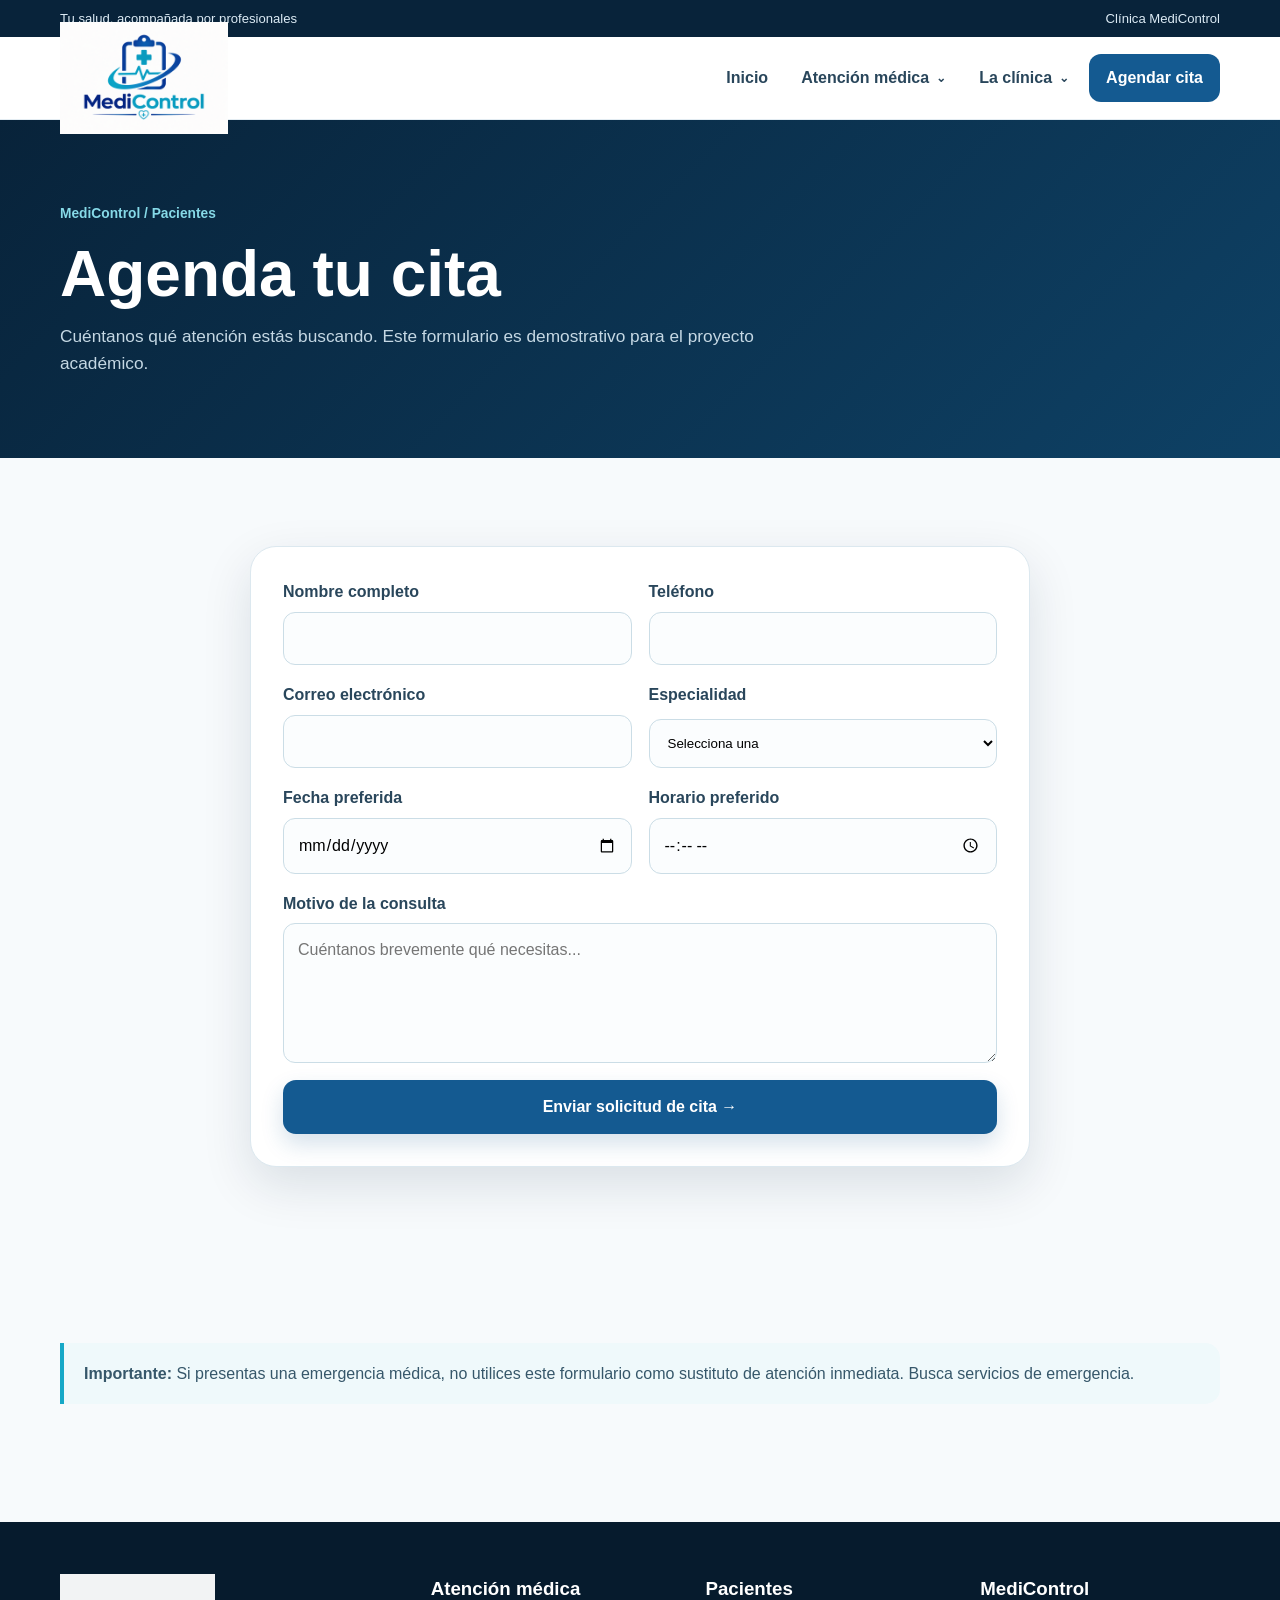
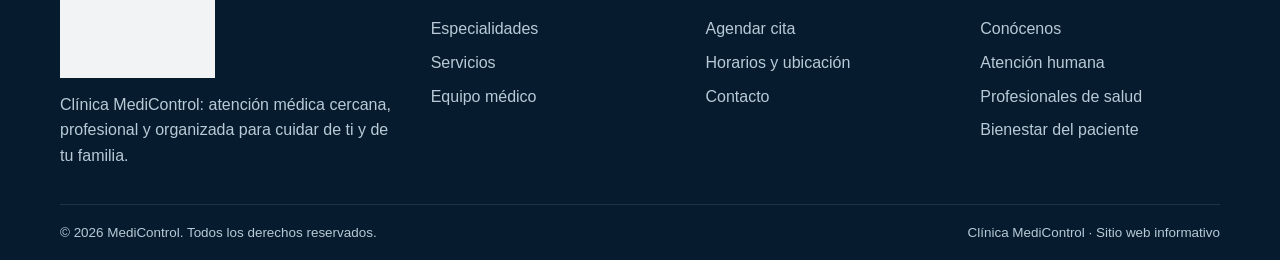
==== citas.html @ d0811e7a "Cambio de propósito: sitio web de Clínica MediControl" ====
<!doctype html>
<html lang="es">
<head>
<meta charset="utf-8">
<meta name="viewport" content="width=device-width,initial-scale=1">
<title>Agendar cita | MediControl</title>
<meta name="description" content="Solicita una cita en Clínica MediControl.">
<link rel="stylesheet" href="assets/styles.css">
</head>
<body>

<header>
  <div class="topbar"><div class="container"><span>Tu salud, acompañada por profesionales</span><span>Clínica MediControl</span></div></div>
  <nav class="navbar">
    <div class="container nav-inner">
      <a class="brand" href="index.html" aria-label="MediControl inicio"><img src="assets/logo.png" alt="MediControl"></a>
      <button class="menu-toggle" aria-label="Abrir menú" aria-expanded="false">☰</button>
      <ul class="nav-links">
        <li><a href="index.html">Inicio</a></li>
        <li class="drop">
          <button class="drop-btn">Atención médica <span class="chevron">⌄</span></button>
          <div class="dropdown">
            <a href="especialidades.html">Especialidades <small>Conoce nuestras áreas médicas</small></a>
            <a href="servicios.html">Servicios <small>Lo que puedes encontrar en la clínica</small></a>
            <a href="medicos.html">Equipo médico <small>Profesionales y especialidades</small></a>
          </div>
        </li>
        <li class="drop">
          <button class="drop-btn">La clínica <span class="chevron">⌄</span></button>
          <div class="dropdown">
            <a href="nosotros.html">Conócenos <small>Nuestra forma de atender</small></a>
            <a href="horarios.html">Horarios y ubicación <small>Cuándo y dónde encontrarnos</small></a>
          </div>
        </li>
        <li><a href="citas.html" class="nav-cta">Agendar cita</a></li>
      </ul>
    </div>
  </nav>
</header>

<main>

<section class="page-hero">
 <div class="container">
  <span class="breadcrumb">MediControl / Pacientes</span>
  <h1>Agenda tu cita</h1>
  <p>Cuéntanos qué atención estás buscando. Este formulario es demostrativo para el proyecto académico.</p>
 </div>
</section>
<section class="section">
 <div class="container">
  <div class="form-card reveal">
   <form id="appointmentForm">
    <div class="form-grid">
     <div class="field"><label for="name">Nombre completo</label><input id="name" required></div>
     <div class="field"><label for="phone">Teléfono</label><input id="phone" type="tel" required></div>
     <div class="field"><label for="email">Correo electrónico</label><input id="email" type="email" required></div>
     <div class="field"><label for="specialty">Especialidad</label><select id="specialty" required><option value="">Selecciona una</option><option>Medicina General</option><option>Pediatría</option><option>Cardiología</option><option>Dermatología</option><option>Ginecología</option></select></div>
     <div class="field"><label for="date">Fecha preferida</label><input id="date" type="date" required></div>
     <div class="field"><label for="time">Horario preferido</label><input id="time" type="time" required></div>
     <div class="field full"><label for="reason">Motivo de la consulta</label><textarea id="reason" placeholder="Cuéntanos brevemente qué necesitas..." required></textarea></div>
     <div class="field full"><button class="btn btn-primary" type="submit">Enviar solicitud de cita →</button></div>
    </div>
    <div class="notice" id="appointmentNotice"></div>
   </form>
  </div>
 </div>
</section>
<section class="section">
 <div class="container"><div class="patient-note reveal"><strong>Importante:</strong> Si presentas una emergencia médica, no utilices este formulario como sustituto de atención inmediata. Busca servicios de emergencia.</div></div>
</section>

</main>

<footer class="footer">
  <div class="container footer-main">
    <div>
      <img class="footer-logo" src="assets/logo.png" alt="MediControl">
      <p>Clínica MediControl: atención médica cercana, profesional y organizada para cuidar de ti y de tu familia.</p>
    </div>
    <div>
      <h3>Atención médica</h3>
      <ul>
        <li><a href="especialidades.html">Especialidades</a></li>
        <li><a href="servicios.html">Servicios</a></li>
        <li><a href="medicos.html">Equipo médico</a></li>
      </ul>
    </div>
    <div>
      <h3>Pacientes</h3>
      <ul>
        <li><a href="citas.html">Agendar cita</a></li>
        <li><a href="horarios.html">Horarios y ubicación</a></li>
        <li><a href="contacto.html">Contacto</a></li>
      </ul>
    </div>
    <div>
      <h3>MediControl</h3>
      <ul>
        <li><a href="nosotros.html">Conócenos</a></li>
        <li>Atención humana</li>
        <li>Profesionales de salud</li>
        <li>Bienestar del paciente</li>
      </ul>
    </div>
  </div>
  <div class="container footer-bottom">
    <span>© 2026 MediControl. Todos los derechos reservados.</span>
    <span>Clínica MediControl · Sitio web informativo</span>
  </div>
</footer>

<script src="assets/app.js"></script>
</body>
</html>
---- assets/styles.css ----
:root{
  --navy:#08233a;
  --navy-2:#0d3554;
  --blue:#145a91;
  --cyan:#16a8c7;
  --cyan-2:#22c6df;
  --ink:#102332;
  --muted:#647789;
  --light:#eef6fa;
  --white:#ffffff;
  --line:#dce8ef;
  --danger:#d84a4a;
  --shadow:0 18px 50px rgba(8,35,58,.12);
  --radius:22px;
}
*{box-sizing:border-box;margin:0;padding:0}
html{scroll-behavior:smooth}
body{
  font-family:Inter,Segoe UI,Roboto,Arial,sans-serif;
  color:var(--ink);
  background:#f7fafc;
  line-height:1.6;
}
a{text-decoration:none;color:inherit}
img{max-width:100%;display:block}
button,input,textarea{font:inherit}
.container{width:min(1160px,92%);margin:auto}
.topbar{
  background:var(--navy);
  color:#dcebf5;
  font-size:.82rem;
  padding:8px 0;
}
.topbar .container{display:flex;justify-content:space-between;gap:20px}
.navbar{
  position:sticky;top:0;z-index:1000;
  background:rgba(255,255,255,.94);
  backdrop-filter:blur(14px);
  border-bottom:1px solid rgba(220,232,239,.8);
}
.nav-inner{height:82px;display:flex;align-items:center;justify-content:space-between;gap:30px}
.brand img{width:168px;height:auto}
.nav-links{display:flex;align-items:center;gap:7px;list-style:none}
.nav-links>li>a,.drop-btn{
  display:flex;align-items:center;gap:7px;
  padding:11px 13px;border-radius:12px;
  font-weight:650;color:#29465b;
  transition:.25s ease;
}
.nav-links>li>a:hover,.drop-btn:hover{background:#edf7fa;color:var(--blue)}
.drop{position:relative}
.drop-btn{border:0;background:transparent;cursor:pointer}
.chevron{transition:transform .25s ease;font-size:.72rem}
.drop.open .chevron{transform:rotate(180deg)}
.dropdown{
  position:absolute;right:0;top:calc(100% + 12px);
  width:270px;padding:10px;
  background:#fff;border:1px solid var(--line);
  border-radius:17px;box-shadow:var(--shadow);
  opacity:0;visibility:hidden;transform:translateY(-8px) scale(.98);
  transition:.25s ease;transform-origin:top right;
}
.drop.open .dropdown{opacity:1;visibility:visible;transform:translateY(0) scale(1)}
.dropdown a{display:block;padding:12px 13px;border-radius:12px}
.dropdown a:hover{background:#eff8fb;color:var(--blue)}
.dropdown small{display:block;color:var(--muted);font-weight:400;margin-top:2px}
.nav-cta{background:var(--blue)!important;color:white!important;padding:11px 17px!important}
.nav-cta:hover{background:var(--navy)!important}
.menu-toggle{display:none;border:0;background:var(--navy);color:#fff;border-radius:12px;padding:10px 12px;cursor:pointer}
.hero{
  min-height:calc(100vh - 115px);
  display:grid;align-items:center;
  background:
    radial-gradient(circle at 82% 22%,rgba(22,168,199,.16),transparent 28%),
    linear-gradient(135deg,#f9fcfd 0%,#eef7fb 100%);
  overflow:hidden;
}
.hero-grid{display:grid;grid-template-columns:1.03fr .97fr;gap:60px;align-items:center;padding:72px 0}
.eyebrow{display:inline-flex;gap:8px;align-items:center;background:#e5f7fb;color:#087e9b;border:1px solid #c9edf4;border-radius:999px;padding:7px 12px;font-size:.82rem;font-weight:750;text-transform:uppercase;letter-spacing:.05em}
.hero h1{font-size:clamp(2.7rem,5vw,5.2rem);line-height:1.03;letter-spacing:-.055em;margin:18px 0;color:var(--navy)}
.hero h1 span{color:var(--cyan)}
.hero p.lead{font-size:1.12rem;color:#587083;max-width:650px}
.actions{display:flex;flex-wrap:wrap;gap:12px;margin-top:28px}
.btn{
  display:inline-flex;align-items:center;justify-content:center;gap:9px;
  border:1px solid transparent;border-radius:13px;padding:13px 18px;
  font-weight:750;cursor:pointer;transition:.25s ease;
}
.btn-primary{background:var(--blue);color:#fff;box-shadow:0 10px 22px rgba(20,90,145,.18)}
.btn-primary:hover{transform:translateY(-2px);background:var(--navy)}
.btn-secondary{background:#fff;color:var(--navy);border-color:#cddde6}
.btn-secondary:hover{border-color:var(--cyan);color:#087e9b;transform:translateY(-2px)}
.hero-visual{position:relative}
.hero-card{
  background:#fff;border:1px solid #dceaf0;border-radius:30px;
  box-shadow:var(--shadow);overflow:hidden;
}
.hero-photo{height:470px;object-fit:cover;width:100%}
.floating{
  position:absolute;background:#fff;border:1px solid var(--line);box-shadow:var(--shadow);
  border-radius:18px;padding:15px 17px;display:flex;gap:12px;align-items:center;
}
.float-one{left:-35px;bottom:35px}.float-two{right:-28px;top:35px}
.float-icon{width:40px;height:40px;border-radius:12px;background:#e4f7fb;color:#0785a1;display:grid;place-items:center;font-weight:900}
.section{padding:88px 0}
.section-head{display:flex;justify-content:space-between;gap:30px;align-items:end;margin-bottom:36px}
.section-head h2{font-size:clamp(2rem,4vw,3rem);line-height:1.08;color:var(--navy);letter-spacing:-.035em}
.section-head p{max-width:560px;color:var(--muted)}
.grid-3{display:grid;grid-template-columns:repeat(3,1fr);gap:20px}
.card{
  background:#fff;border:1px solid var(--line);border-radius:var(--radius);
  padding:27px;box-shadow:0 8px 30px rgba(8,35,58,.06);
  transition:.28s ease;
}
.card:hover{transform:translateY(-5px);box-shadow:var(--shadow)}
.card-icon{width:48px;height:48px;border-radius:14px;background:#e8f7fb;color:#087e9b;display:grid;place-items:center;font-size:1.2rem;font-weight:900;margin-bottom:19px}
.card h3{font-size:1.2rem;color:var(--navy);margin-bottom:8px}
.card p{color:var(--muted)}
.stats{background:var(--navy);color:#fff}
.stats-grid{display:grid;grid-template-columns:repeat(4,1fr);gap:20px}
.stat{padding:12px 0}
.stat strong{display:block;font-size:2.2rem;color:var(--cyan-2)}
.stat span{color:#b7ccda}
.image-banner{display:grid;grid-template-columns:1fr 1fr;gap:0;border-radius:28px;overflow:hidden;background:#0b2b43}
.image-banner img{height:390px;width:100%;object-fit:cover}
.image-banner .copy{padding:48px;color:#fff;display:flex;flex-direction:column;justify-content:center}
.image-banner .copy h2{font-size:2.4rem;line-height:1.1;margin-bottom:15px}
.image-banner .copy p{color:#bfd2df}
.page-hero{background:linear-gradient(135deg,#08233a,#0e4165);color:#fff;padding:80px 0}
.page-hero h1{font-size:clamp(2.5rem,5vw,4.2rem);line-height:1.05;margin:15px 0}
.page-hero p{max-width:720px;color:#c5d8e4;font-size:1.08rem}
.breadcrumb{color:#86d9e7;font-weight:700;font-size:.86rem}
.feature-layout{display:grid;grid-template-columns:.9fr 1.1fr;gap:35px;align-items:center}
.feature-image{border-radius:25px;overflow:hidden;box-shadow:var(--shadow);border:1px solid var(--line)}
.feature-image img{height:480px;width:100%;object-fit:cover}
.list{display:grid;gap:15px;margin-top:20px}
.list li{list-style:none;display:flex;gap:12px;color:#506b7d}
.check{min-width:24px;height:24px;border-radius:50%;display:grid;place-items:center;background:#def6fa;color:#087e9b;font-weight:900}
.process{display:grid;grid-template-columns:repeat(4,1fr);gap:15px}
.step{background:#fff;border:1px solid var(--line);padding:23px;border-radius:20px}
.step-number{font-weight:900;color:var(--cyan);font-size:1.5rem}
.step h3{margin:8px 0;color:var(--navy)}
.step p{color:var(--muted);font-size:.94rem}
.form-card{max-width:780px;margin:auto;background:#fff;border:1px solid var(--line);border-radius:26px;padding:32px;box-shadow:var(--shadow)}
.form-grid{display:grid;grid-template-columns:1fr 1fr;gap:17px}
.field{display:grid;gap:7px}
.field.full{grid-column:1/-1}
.field label{font-weight:700;color:#29465b}
.field input,.field textarea,.field select{width:100%;padding:13px 14px;border:1px solid #cbdde6;border-radius:12px;outline:none;background:#fbfdfe}
.field input:focus,.field textarea:focus,.field select:focus{border-color:var(--cyan);box-shadow:0 0 0 3px rgba(22,168,199,.12)}
.field textarea{min-height:140px;resize:vertical}
.notice{margin-top:15px;padding:12px 14px;border-radius:12px;background:#eaf8fb;color:#087e9b;display:none}
.footer{background:#061b2d;color:#b8cad7;margin-top:30px}
.footer-main{padding:52px 0 35px;display:grid;grid-template-columns:1.4fr 1fr 1fr 1fr;gap:35px}
.footer h3{color:#fff;margin-bottom:12px}
.footer p{max-width:360px}
.footer ul{list-style:none;display:grid;gap:8px}
.footer a:hover{color:#fff}
.footer-logo{width:155px;filter:brightness(0) invert(1);opacity:.95;margin-bottom:14px}
.footer-bottom{border-top:1px solid rgba(255,255,255,.1);padding:17px 0;display:flex;justify-content:space-between;gap:20px;font-size:.84rem}
.reveal{opacity:0;transform:translateY(18px);transition:.7s ease}
.reveal.show{opacity:1;transform:none}
@media(max-width:900px){
  .menu-toggle{display:block}
  .nav-links{position:absolute;left:4%;right:4%;top:78px;background:#fff;border:1px solid var(--line);border-radius:18px;box-shadow:var(--shadow);padding:10px;display:none;flex-direction:column;align-items:stretch}
  .nav-links.active{display:flex}
  .nav-links>li>a,.drop-btn{width:100%;justify-content:space-between}
  .dropdown{position:static;width:100%;box-shadow:none;margin-top:5px;display:none}
  .drop.open .dropdown{display:block}
  .hero-grid,.feature-layout,.image-banner{grid-template-columns:1fr}
  .hero{min-height:auto}.hero-visual{order:-1}.hero-photo{height:360px}
  .float-one{left:12px}.float-two{right:12px}
  .grid-3{grid-template-columns:1fr 1fr}.stats-grid{grid-template-columns:1fr 1fr}.process{grid-template-columns:1fr 1fr}
  .footer-main{grid-template-columns:1fr 1fr}
}
@media(max-width:600px){
  .topbar .container{display:none}.nav-inner{height:72px}
  .brand img{width:145px}.hero-grid{padding:48px 0}.hero h1{font-size:2.7rem}
  .section{padding:65px 0}.grid-3,.stats-grid,.process,.form-grid{grid-template-columns:1fr}
  .field.full{grid-column:auto}.image-banner img{height:280px}.image-banner .copy{padding:32px}
  .feature-image img{height:330px}.footer-main{grid-template-columns:1fr}.footer-bottom{flex-direction:column}
}


/* --- MediControl Clínica: components --- */
.specialty-grid{display:grid;grid-template-columns:repeat(3,1fr);gap:20px}
.specialty-card{position:relative;overflow:hidden}
.specialty-card .specialty-tag{display:inline-flex;padding:6px 10px;border-radius:999px;background:#e8f7fb;color:#087e9b;font-size:.78rem;font-weight:800;margin-bottom:15px}
.specialty-card h3{font-size:1.25rem}
.specialty-card p{margin-bottom:18px}
.specialty-link{font-weight:800;color:#087e9b}
.info-grid{display:grid;grid-template-columns:repeat(3,1fr);gap:20px}
.info-box{background:#f4f9fb;border:1px solid var(--line);border-radius:20px;padding:24px}
.info-box strong{display:block;color:var(--navy);font-size:1.05rem;margin-bottom:7px}
.doctor-card{display:grid;grid-template-columns:90px 1fr;gap:20px;align-items:center}
.doctor-avatar{width:90px;height:90px;border-radius:22px;overflow:hidden;background:#dff4f8}
.doctor-avatar img{width:100%;height:100%;object-fit:cover}
.service-list{display:grid;grid-template-columns:1fr 1fr;gap:14px}
.service-item{display:flex;gap:12px;align-items:flex-start;padding:17px;border:1px solid var(--line);border-radius:16px;background:#fff}
.service-item .check{flex:none}
.cta-strip{background:linear-gradient(135deg,#0a2f4b,#0a7891);border-radius:26px;padding:40px;color:#fff;display:flex;justify-content:space-between;gap:30px;align-items:center}
.cta-strip h2{font-size:2rem;line-height:1.1;margin-bottom:9px}
.cta-strip p{color:#d5edf2;max-width:650px}
.contact-cards{display:grid;grid-template-columns:repeat(3,1fr);gap:18px;margin-bottom:30px}
.contact-card{background:#fff;border:1px solid var(--line);border-radius:20px;padding:24px}
.contact-card .card-icon{margin-bottom:14px}
.hours{width:100%;border-collapse:collapse;background:#fff;border:1px solid var(--line);border-radius:18px;overflow:hidden}
.hours th,.hours td{padding:14px 16px;border-bottom:1px solid var(--line);text-align:left}
.hours th{color:var(--navy);background:#f2f8fa}
.hours tr:last-child td{border-bottom:0}
.patient-note{border-left:4px solid var(--cyan);background:#eff9fb;padding:18px 20px;border-radius:0 15px 15px 0;color:#36576a}
.hero-badges{display:flex;flex-wrap:wrap;gap:9px;margin-top:22px}
.hero-badge{padding:8px 12px;border-radius:999px;background:rgba(255,255,255,.1);border:1px solid rgba(255,255,255,.16);color:#e4f7fb;font-size:.84rem}
@media(max-width:900px){.specialty-grid,.info-grid,.contact-cards{grid-template-columns:1fr 1fr}.service-list{grid-template-columns:1fr}.cta-strip{flex-direction:column;align-items:flex-start}}
@media(max-width:600px){.specialty-grid,.info-grid,.contact-cards{grid-template-columns:1fr}.doctor-card{grid-template-columns:1fr}.doctor-avatar{width:76px;height:76px}}
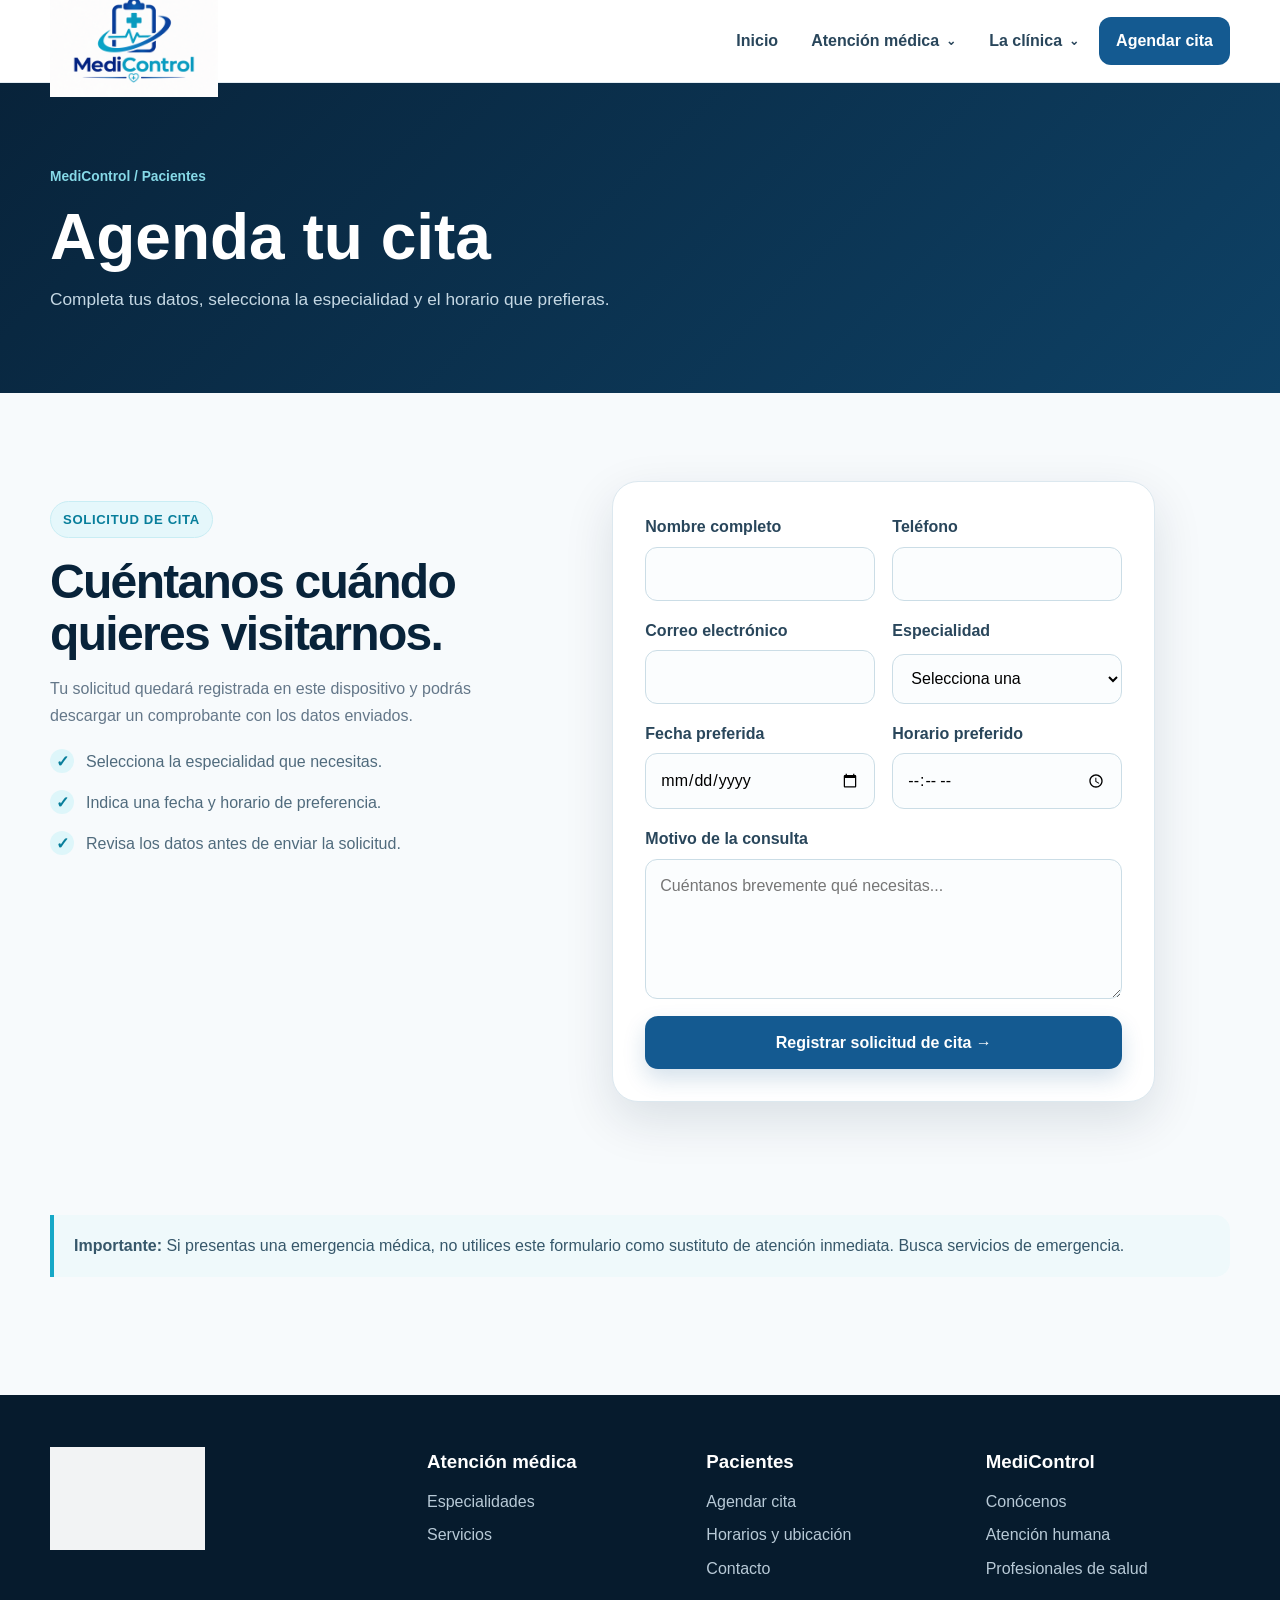
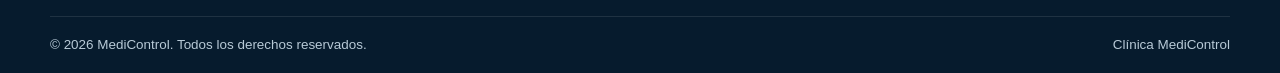
==== commit 3561f587: "modified:   README.txt 	modified:   assets/app.js 	modified:   assets/styles.css 	modified:   citas." ====
--- a/citas.html
+++ b/citas.html
@@ -8,108 +8,60 @@
 <link rel="stylesheet" href="assets/styles.css">
 </head>
 <body>
-
 <header>
-  <div class="topbar"><div class="container"><span>Tu salud, acompañada por profesionales</span><span>Clínica MediControl</span></div></div>
   <nav class="navbar">
     <div class="container nav-inner">
       <a class="brand" href="index.html" aria-label="MediControl inicio"><img src="assets/logo.png" alt="MediControl"></a>
       <button class="menu-toggle" aria-label="Abrir menú" aria-expanded="false">☰</button>
       <ul class="nav-links">
         <li><a href="index.html">Inicio</a></li>
-        <li class="drop">
-          <button class="drop-btn">Atención médica <span class="chevron">⌄</span></button>
-          <div class="dropdown">
-            <a href="especialidades.html">Especialidades <small>Conoce nuestras áreas médicas</small></a>
-            <a href="servicios.html">Servicios <small>Lo que puedes encontrar en la clínica</small></a>
-            <a href="medicos.html">Equipo médico <small>Profesionales y especialidades</small></a>
-          </div>
-        </li>
-        <li class="drop">
-          <button class="drop-btn">La clínica <span class="chevron">⌄</span></button>
-          <div class="dropdown">
-            <a href="nosotros.html">Conócenos <small>Nuestra forma de atender</small></a>
-            <a href="horarios.html">Horarios y ubicación <small>Cuándo y dónde encontrarnos</small></a>
-          </div>
-        </li>
+        <li class="drop"><button class="drop-btn">Atención médica <span class="chevron">⌄</span></button><div class="dropdown"><a href="especialidades.html">Especialidades <small>Áreas médicas y profesionales</small></a><a href="servicios.html">Servicios <small>Atención para nuestros pacientes</small></a></div></li>
+        <li class="drop"><button class="drop-btn">La clínica <span class="chevron">⌄</span></button><div class="dropdown"><a href="nosotros.html">Conócenos <small>Nuestra forma de atender</small></a><a href="horarios.html">Horarios y ubicación <small>Cuándo y dónde encontrarnos</small></a></div></li>
         <li><a href="citas.html" class="nav-cta">Agendar cita</a></li>
       </ul>
     </div>
   </nav>
 </header>
-
 <main>
-
-<section class="page-hero">
- <div class="container">
-  <span class="breadcrumb">MediControl / Pacientes</span>
-  <h1>Agenda tu cita</h1>
-  <p>Cuéntanos qué atención estás buscando. Este formulario es demostrativo para el proyecto académico.</p>
- </div>
-</section>
+<section class="page-hero"><div class="container"><span class="breadcrumb">MediControl / Pacientes</span><h1>Agenda tu cita</h1><p>Completa tus datos, selecciona la especialidad y el horario que prefieras.</p></div></section>
 <section class="section">
  <div class="container">
-  <div class="form-card reveal">
-   <form id="appointmentForm">
-    <div class="form-grid">
-     <div class="field"><label for="name">Nombre completo</label><input id="name" required></div>
-     <div class="field"><label for="phone">Teléfono</label><input id="phone" type="tel" required></div>
-     <div class="field"><label for="email">Correo electrónico</label><input id="email" type="email" required></div>
-     <div class="field"><label for="specialty">Especialidad</label><select id="specialty" required><option value="">Selecciona una</option><option>Medicina General</option><option>Pediatría</option><option>Cardiología</option><option>Dermatología</option><option>Ginecología</option></select></div>
-     <div class="field"><label for="date">Fecha preferida</label><input id="date" type="date" required></div>
-     <div class="field"><label for="time">Horario preferido</label><input id="time" type="time" required></div>
-     <div class="field full"><label for="reason">Motivo de la consulta</label><textarea id="reason" placeholder="Cuéntanos brevemente qué necesitas..." required></textarea></div>
-     <div class="field full"><button class="btn btn-primary" type="submit">Enviar solicitud de cita →</button></div>
-    </div>
-    <div class="notice" id="appointmentNotice"></div>
-   </form>
+  <div class="appointment-layout">
+   <div class="appointment-intro reveal">
+    <span class="eyebrow">Solicitud de cita</span><h2>Cuéntanos cuándo quieres visitarnos.</h2>
+    <p>Tu solicitud quedará registrada en este dispositivo y podrás descargar un comprobante con los datos enviados.</p>
+    <ul class="list"><li><span class="check">✓</span><span>Selecciona la especialidad que necesitas.</span></li><li><span class="check">✓</span><span>Indica una fecha y horario de preferencia.</span></li><li><span class="check">✓</span><span>Revisa los datos antes de enviar la solicitud.</span></li></ul>
+   </div>
+   <div class="form-card reveal">
+    <form id="appointmentForm">
+     <div class="form-grid">
+      <div class="field"><label for="name">Nombre completo</label><input id="name" name="name" autocomplete="name" required></div>
+      <div class="field"><label for="phone">Teléfono</label><input id="phone" name="phone" type="tel" autocomplete="tel" required></div>
+      <div class="field"><label for="email">Correo electrónico</label><input id="email" name="email" type="email" autocomplete="email" required></div>
+      <div class="field"><label for="specialty">Especialidad</label><select id="specialty" name="specialty" required><option value="">Selecciona una</option><option>Medicina General</option><option>Pediatría</option><option>Cardiología</option><option>Dermatología</option><option>Ginecología</option></select></div>
+      <div class="field"><label for="date">Fecha preferida</label><input id="date" name="date" type="date" required></div>
+      <div class="field"><label for="time">Horario preferido</label><input id="time" name="time" type="time" required></div>
+      <div class="field full"><label for="reason">Motivo de la consulta</label><textarea id="reason" name="reason" placeholder="Cuéntanos brevemente qué necesitas..." required></textarea></div>
+      <div class="field full"><button class="btn btn-primary" type="submit">Registrar solicitud de cita →</button></div>
+     </div>
+     <div class="notice" id="appointmentNotice" role="status"></div>
+     <div class="appointment-actions" id="appointmentActions" hidden><button class="btn btn-secondary" type="button" id="downloadAppointment">Descargar comprobante</button></div>
+    </form>
+   </div>
   </div>
  </div>
 </section>
-<section class="section">
- <div class="container"><div class="patient-note reveal"><strong>Importante:</strong> Si presentas una emergencia médica, no utilices este formulario como sustituto de atención inmediata. Busca servicios de emergencia.</div></div>
-</section>
-
+<section class="section compact-section"><div class="container"><div class="patient-note reveal"><strong>Importante:</strong> Si presentas una emergencia médica, no utilices este formulario como sustituto de atención inmediata. Busca servicios de emergencia.</div></div></section>
 </main>
-
 <footer class="footer">
   <div class="container footer-main">
-    <div>
-      <img class="footer-logo" src="assets/logo.png" alt="MediControl">
-      <p>Clínica MediControl: atención médica cercana, profesional y organizada para cuidar de ti y de tu familia.</p>
-    </div>
-    <div>
-      <h3>Atención médica</h3>
-      <ul>
-        <li><a href="especialidades.html">Especialidades</a></li>
-        <li><a href="servicios.html">Servicios</a></li>
-        <li><a href="medicos.html">Equipo médico</a></li>
-      </ul>
-    </div>
-    <div>
-      <h3>Pacientes</h3>
-      <ul>
-        <li><a href="citas.html">Agendar cita</a></li>
-        <li><a href="horarios.html">Horarios y ubicación</a></li>
-        <li><a href="contacto.html">Contacto</a></li>
-      </ul>
-    </div>
-    <div>
-      <h3>MediControl</h3>
-      <ul>
-        <li><a href="nosotros.html">Conócenos</a></li>
-        <li>Atención humana</li>
-        <li>Profesionales de salud</li>
-        <li>Bienestar del paciente</li>
-      </ul>
-    </div>
+    <div><img class="footer-logo" src="assets/logo.png" alt="MediControl"></div>
+    <div><h3>Atención médica</h3><ul><li><a href="especialidades.html">Especialidades</a></li><li><a href="servicios.html">Servicios</a></li></ul></div>
+    <div><h3>Pacientes</h3><ul><li><a href="citas.html">Agendar cita</a></li><li><a href="horarios.html">Horarios y ubicación</a></li><li><a href="contacto.html">Contacto</a></li></ul></div>
+    <div><h3>MediControl</h3><ul><li><a href="nosotros.html">Conócenos</a></li><li>Atención humana</li><li>Profesionales de salud</li></ul></div>
   </div>
-  <div class="container footer-bottom">
-    <span>© 2026 MediControl. Todos los derechos reservados.</span>
-    <span>Clínica MediControl · Sitio web informativo</span>
-  </div>
+  <div class="container footer-bottom"><span>© 2026 MediControl. Todos los derechos reservados.</span><span>Clínica MediControl</span></div>
 </footer>
-
 <script src="assets/app.js"></script>
 </body>
-</html>+</html>
--- a/assets/styles.css
+++ b/assets/styles.css
@@ -214,3 +214,116 @@
 .hero-badge{padding:8px 12px;border-radius:999px;background:rgba(255,255,255,.1);border:1px solid rgba(255,255,255,.16);color:#e4f7fb;font-size:.84rem}
 @media(max-width:900px){.specialty-grid,.info-grid,.contact-cards{grid-template-columns:1fr 1fr}.service-list{grid-template-columns:1fr}.cta-strip{flex-direction:column;align-items:flex-start}}
 @media(max-width:600px){.specialty-grid,.info-grid,.contact-cards{grid-template-columns:1fr}.doctor-card{grid-template-columns:1fr}.doctor-avatar{width:76px;height:76px}}
+
+/* =============================================
+   VERSIÓN FINAL — RESPONSIVE / CONFIANZA / CITAS
+============================================= */
+*, *::before, *::after { box-sizing: border-box; }
+html { overflow-x: hidden; scroll-behavior: smooth; }
+body { overflow-x: hidden; }
+img, svg, video { max-width: 100%; }
+button, input, select, textarea { font: inherit; }
+.container { width: min(1180px, calc(100% - 40px)); margin-inline: auto; }
+.navbar { position: sticky; top: 0; z-index: 1000; }
+.nav-inner { min-width: 0; }
+.brand { flex: 0 0 auto; }
+.nav-links { min-width: 0; }
+.dropdown a { white-space: normal; }
+.hero-grid, .feature-layout, .image-banner, .appointment-layout { min-width: 0; }
+.hero-grid > *, .feature-layout > *, .image-banner > *, .appointment-layout > * { min-width: 0; }
+.hero h1, .section-head h2, .page-hero h1 { overflow-wrap: anywhere; }
+.floating { max-width: min(260px, 44%); }
+.floating small { line-height: 1.35; }
+
+.specialty-grid { align-items: stretch; }
+.specialty-card { padding: 0; display: flex; flex-direction: column; }
+.specialty-photo { aspect-ratio: 16 / 10; overflow: hidden; background: #dff4f8; }
+.specialty-photo img { display: block; width: 100%; height: 100%; object-fit: cover; transition: transform .35s ease; }
+.specialty-card:hover .specialty-photo img { transform: scale(1.04); }
+.specialty-content { padding: 25px 27px 27px; display: flex; flex-direction: column; flex: 1; }
+.specialty-content .specialty-link { margin-top: auto; padding-top: 8px; }
+
+.testimonial-grid { display: grid; grid-template-columns: repeat(3, 1fr); gap: 20px; }
+.testimonial { background: #fff; border: 1px solid var(--line); border-radius: 22px; padding: 28px; box-shadow: 0 8px 30px rgba(8,35,58,.06); }
+.quote-mark { color: var(--cyan); font-size: 3.4rem; line-height: .75; font-weight: 900; margin-bottom: 18px; }
+.testimonial > p { color: #496477; line-height: 1.7; }
+.testimonial-author { display: flex; align-items: center; gap: 11px; margin-top: 22px; padding-top: 18px; border-top: 1px solid var(--line); }
+.testimonial-author strong, .testimonial-author small { display: block; }
+.testimonial-author strong { color: var(--navy); font-size: .92rem; }
+.testimonial-author small { color: var(--muted); margin-top: 3px; }
+.testimonial-avatar { width: 42px; height: 42px; border-radius: 13px; background: #e5f7fb; color: #087e9b; display: grid; place-items: center; font-weight: 850; font-size: .78rem; }
+
+.appointment-layout { display: grid; grid-template-columns: .78fr 1.22fr; gap: 45px; align-items: start; }
+.appointment-intro { padding-top: 20px; }
+.appointment-intro h2 { font-size: clamp(2rem, 4vw, 3rem); line-height: 1.08; color: var(--navy); margin: 18px 0 15px; letter-spacing: -.035em; }
+.appointment-intro > p { color: var(--muted); max-width: 520px; line-height: 1.7; }
+.appointment-actions { display: flex; gap: 10px; margin-top: 14px; }
+.appointment-actions[hidden] { display: none; }
+.notice { line-height: 1.5; }
+
+.footer-main > div:first-child { display: flex; align-items: flex-start; }
+.footer-logo { margin-bottom: 0; }
+.compact-section { padding-top: 25px; }
+
+@media (max-width: 1000px) {
+  .container { width: min(100% - 32px, 900px); }
+  .hero-grid { grid-template-columns: 1fr; gap: 40px; }
+  .hero-visual { max-width: 760px; width: 100%; margin-inline: auto; }
+  .hero-photo { height: min(470px, 60vw); min-height: 300px; }
+  .feature-layout, .appointment-layout { grid-template-columns: 1fr; }
+  .appointment-intro { padding-top: 0; }
+  .specialty-grid, .testimonial-grid { grid-template-columns: repeat(2, 1fr); }
+  .section-head { align-items: flex-start; flex-direction: column; }
+  .section-head p { max-width: 760px; }
+}
+
+@media (max-width: 760px) {
+  .container { width: min(100% - 28px, 680px); }
+  .navbar { position: sticky; }
+  .nav-inner { height: 70px; }
+  .brand img { width: 145px; height: auto; }
+  .menu-toggle { display: block; }
+  .nav-links { top: 70px; left: 14px; right: 14px; width: auto; max-height: calc(100vh - 84px); overflow-y: auto; }
+  .nav-links > li { width: 100%; }
+  .dropdown { max-width: none; }
+  .hero-grid { padding: 42px 0 55px; }
+  .hero h1 { font-size: clamp(2.35rem, 10vw, 3.5rem); }
+  .hero p.lead { font-size: 1rem; }
+  .actions { width: 100%; }
+  .actions .btn { flex: 1 1 190px; }
+  .floating { position: static; max-width: none; margin-top: 12px; }
+  .hero-visual { display: grid; gap: 0; }
+  .hero-card { border-radius: 22px; }
+  .hero-photo { height: 330px; min-height: 0; }
+  .section { padding: 58px 0; }
+  .page-hero { padding: 58px 0; }
+  .page-hero h1 { font-size: clamp(2.25rem, 9vw, 3.5rem); }
+  .grid-3, .specialty-grid, .testimonial-grid, .stats-grid, .process, .info-grid, .contact-cards { grid-template-columns: 1fr; }
+  .form-card { padding: 22px; border-radius: 20px; }
+  .form-grid { grid-template-columns: 1fr; }
+  .field.full { grid-column: auto; }
+  .service-list { grid-template-columns: 1fr; }
+  .image-banner img { height: 260px; }
+  .image-banner .copy { padding: 30px 24px; }
+  .image-banner .copy h2 { font-size: 2rem; }
+  .feature-image img { height: 320px; }
+  .cta-strip { padding: 30px 24px; }
+  .cta-strip h2 { font-size: 1.75rem; }
+  .footer-main { grid-template-columns: 1fr; gap: 26px; padding: 42px 0 30px; }
+  .footer-bottom { flex-direction: column; gap: 7px; }
+  .hours { display: block; overflow-x: auto; white-space: nowrap; }
+  .testimonial { padding: 24px; }
+}
+
+@media (max-width: 420px) {
+  .container { width: min(100% - 22px, 398px); }
+  .brand img { width: 132px; }
+  .hero h1 { font-size: 2.2rem; }
+  .hero-photo { height: 250px; }
+  .actions .btn { width: 100%; flex-basis: 100%; }
+  .btn { width: 100%; }
+  .specialty-content { padding: 22px; }
+  .form-card { padding: 17px; }
+  .field input, .field textarea, .field select { font-size: 16px; }
+  .appointment-actions .btn { width: 100%; }
+}
